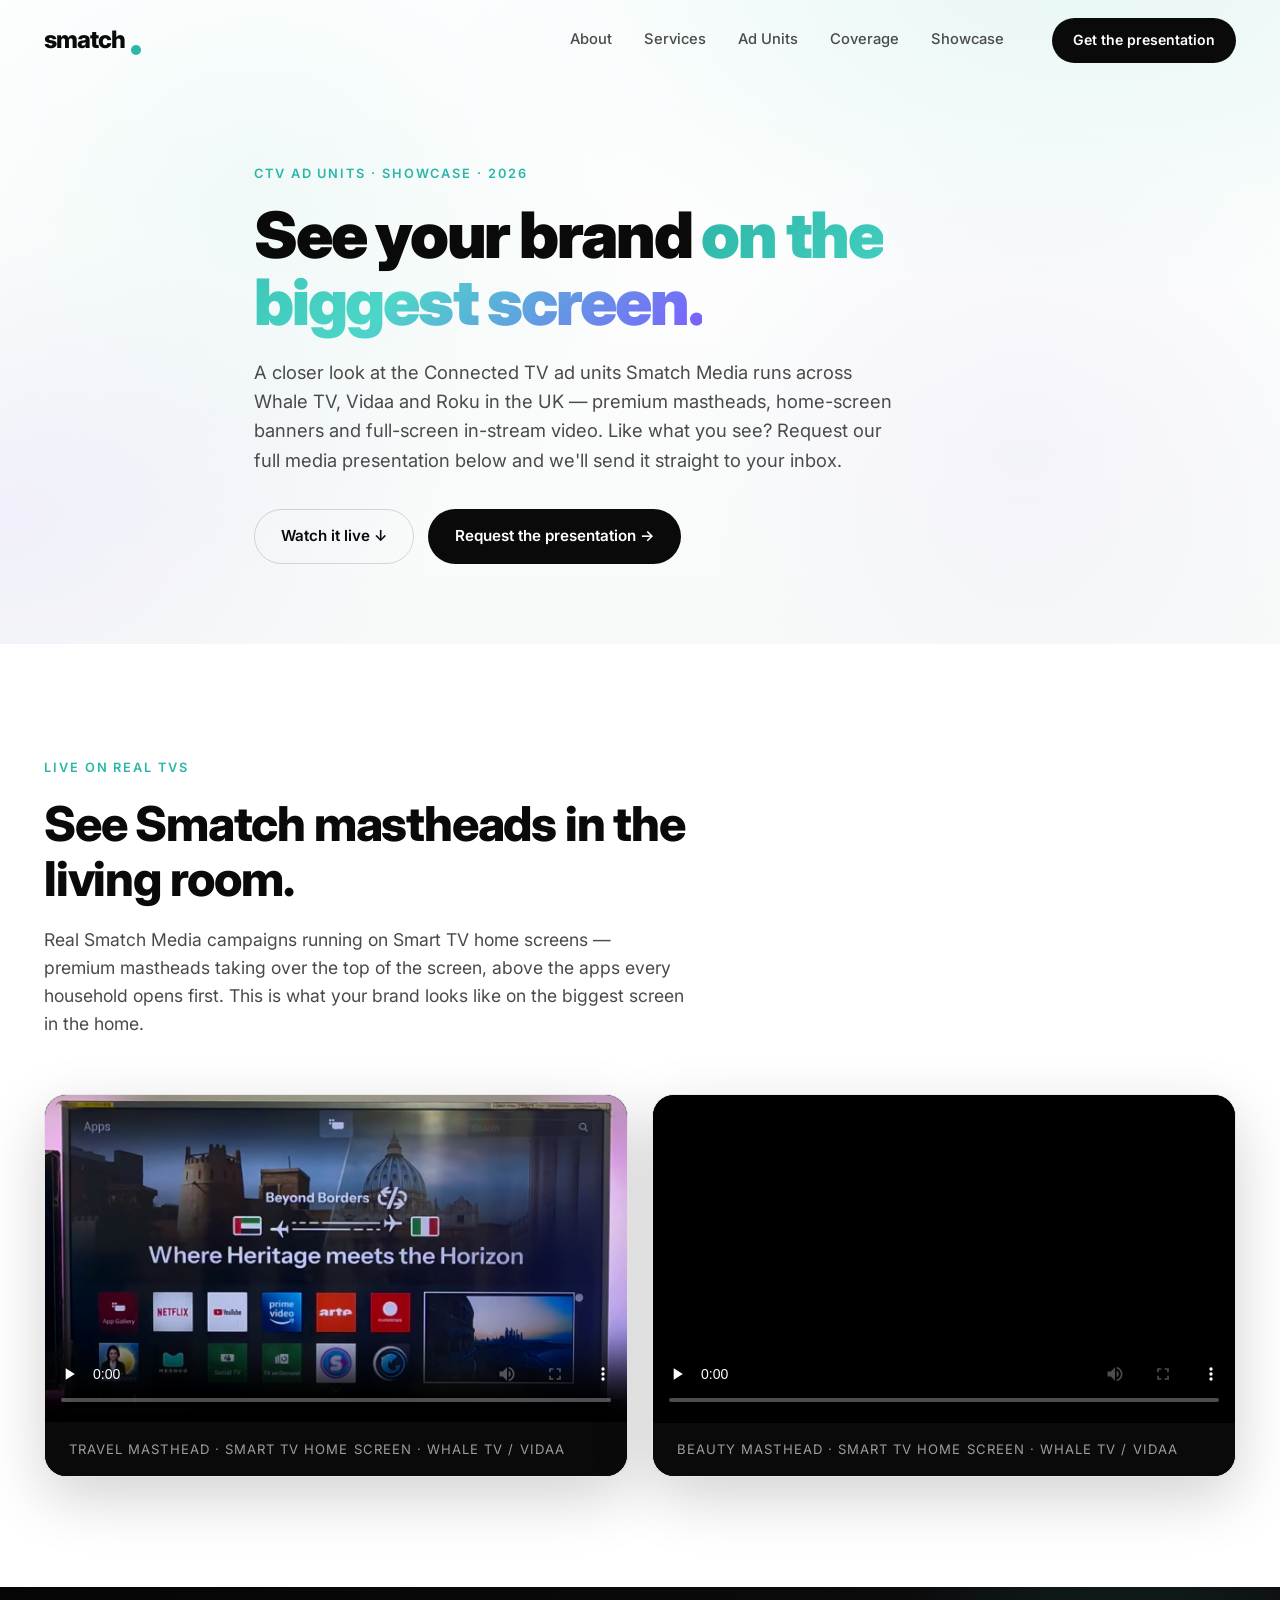
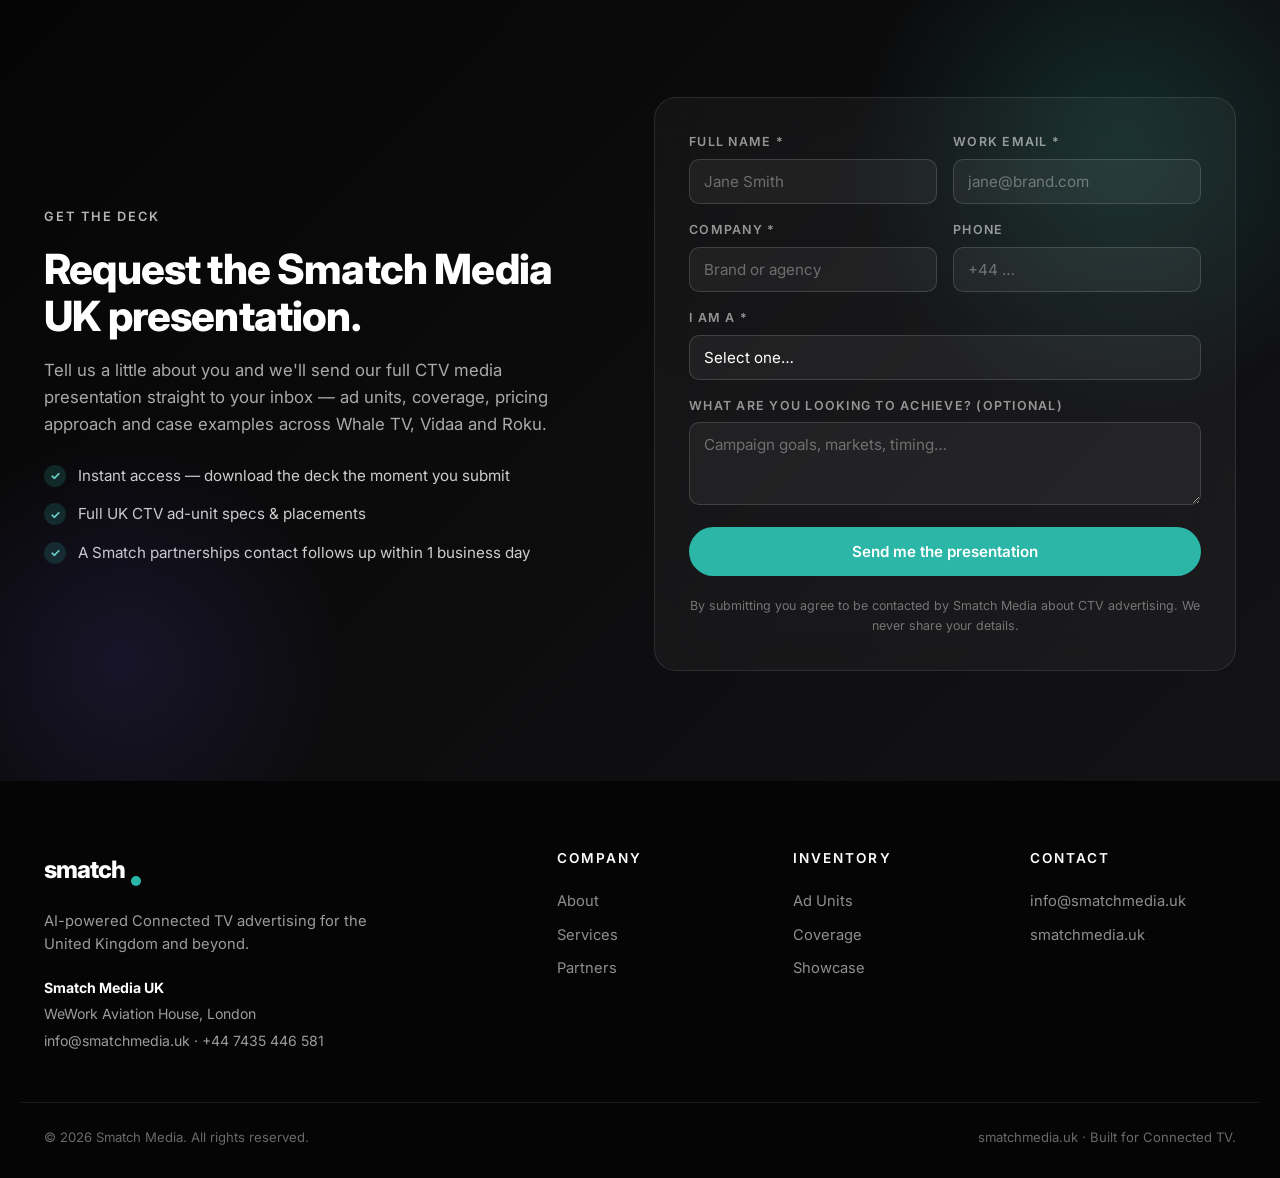
==== showcase.html @ 5e49a820 "Add CTV showcase page with lead-capture form - New showcase.html: two live ad-unit demo videos (trav" ====
<!DOCTYPE html>
<html lang="en">
<head>
  <meta charset="UTF-8" />
  <meta name="viewport" content="width=device-width, initial-scale=1.0" />
  <title>CTV Ad Units Showcase — Smatch Media UK</title>
  <meta name="description" content="Explore Smatch Media UK's Connected TV ad units across Whale TV, Vidaa and Roku. Request our full media presentation — sent straight to your inbox." />
  <link rel="preconnect" href="https://fonts.googleapis.com">
  <link rel="preconnect" href="https://fonts.gstatic.com" crossorigin>
  <link href="https://fonts.googleapis.com/css2?family=Inter:wght@300;400;500;600;700;800;900&display=swap" rel="stylesheet">
  <link rel="stylesheet" href="styles.css" />
</head>
<body>

  <!-- Navigation -->
  <header class="nav" id="nav">
    <div class="nav__inner container">
      <a href="index.html" class="logo" aria-label="Smatch Media home">
        <span class="logo__text">smatch</span><span class="logo__dot"></span>
      </a>
      <nav class="nav__links" aria-label="Primary">
        <a href="index.html#about">About</a>
        <a href="index.html#services">Services</a>
        <a href="index.html#units">Ad Units</a>
        <a href="index.html#coverage">Coverage</a>
        <a href="showcase.html">Showcase</a>
      </nav>
      <a href="#request" class="btn btn--primary nav__cta">Get the presentation</a>
      <button class="nav__toggle" aria-label="Toggle menu" aria-expanded="false">
        <span></span><span></span><span></span>
      </button>
    </div>
  </header>

  <!-- Showcase hero -->
  <section class="showcase-hero" id="top">
    <div class="hero__bg" aria-hidden="true"></div>
    <div class="container showcase-hero__inner">
      <span class="eyebrow">CTV Ad Units · Showcase · 2026</span>
      <h1 class="showcase-hero__title">
        See your brand <span class="grad-text">on the biggest screen.</span>
      </h1>
      <p class="showcase-hero__lead">
        A closer look at the Connected TV ad units Smatch Media runs across Whale TV,
        Vidaa and Roku in the UK — premium mastheads, home-screen banners and full-screen
        in-stream video. Like what you see? Request our full media presentation below and
        we'll send it straight to your inbox.
      </p>
      <div class="showcase-hero__ctas">
        <a href="#demo" class="btn btn--ghost">Watch it live ↓</a>
        <a href="#request" class="btn btn--primary">Request the presentation →</a>
      </div>
    </div>
  </section>

  <!-- Live demos -->
  <section class="section demo" id="demo">
    <div class="container">
      <div class="section__head">
        <span class="eyebrow">Live on real TVs</span>
        <h2 class="section__title">See Smatch mastheads in the living room.</h2>
        <p class="section__lead">
          Real Smatch Media campaigns running on Smart TV home screens — premium mastheads
          taking over the top of the screen, above the apps every household opens first.
          This is what your brand looks like on the biggest screen in the home.
        </p>
      </div>

      <div class="demo__grid">
        <figure class="demo__frame">
          <video
            class="demo__video"
            controls
            playsinline
            preload="none"
            poster="assets/videos/ctv-masthead-demo-poster.png">
            <source src="assets/videos/ctv-masthead-demo.mp4" type="video/mp4" />
            Your browser does not support the video tag.
          </video>
          <figcaption class="demo__caption">Travel masthead · Smart TV home screen · Whale TV / Vidaa</figcaption>
        </figure>

        <figure class="demo__frame">
          <video
            class="demo__video"
            controls
            playsinline
            preload="none"
            poster="assets/videos/ctv-masthead-demo-2-poster.png">
            <source src="assets/videos/ctv-masthead-demo-2.mp4" type="video/mp4" />
            Your browser does not support the video tag.
          </video>
          <figcaption class="demo__caption">Beauty masthead · Smart TV home screen · Whale TV / Vidaa</figcaption>
        </figure>
      </div>
    </div>
  </section>

  <!-- Request the presentation -->
  <section class="section request" id="request">
    <div class="container request__inner">
      <div class="request__copy">
        <span class="eyebrow eyebrow--light">Get the deck</span>
        <h2>Request the Smatch Media UK presentation.</h2>
        <p>
          Tell us a little about you and we'll send our full CTV media presentation
          straight to your inbox — ad units, coverage, pricing approach and case examples
          across Whale TV, Vidaa and Roku.
        </p>
        <ul class="request__list">
          <li><span class="request__tick">✓</span> Instant access — download the deck the moment you submit</li>
          <li><span class="request__tick">✓</span> Full UK CTV ad-unit specs &amp; placements</li>
          <li><span class="request__tick">✓</span> A Smatch partnerships contact follows up within 1 business day</li>
        </ul>
      </div>

      <div class="request__card">
        <!-- Lead capture form -->
        <form id="request-form" class="rform" novalidate>
          <!-- Web3Forms: replace with your access key from https://web3forms.com (free) -->
          <input type="hidden" name="access_key" value="2d238f36-3bbb-4b4a-82b7-30f22283fa98" />
          <input type="hidden" name="subject" value="New Smatch Media UK presentation request" />
          <input type="hidden" name="from_name" value="Smatch Media UK — Showcase" />
          <!-- Honeypot anti-spam -->
          <input type="checkbox" name="botcheck" class="rform__hp" tabindex="-1" autocomplete="off" />

          <div class="rform__row">
            <label class="rform__field">
              <span>Full name *</span>
              <input type="text" name="name" required autocomplete="name" placeholder="Jane Smith" />
            </label>
            <label class="rform__field">
              <span>Work email *</span>
              <input type="email" name="email" required autocomplete="email" placeholder="jane@brand.com" />
            </label>
          </div>

          <div class="rform__row">
            <label class="rform__field">
              <span>Company *</span>
              <input type="text" name="company" required autocomplete="organization" placeholder="Brand or agency" />
            </label>
            <label class="rform__field">
              <span>Phone</span>
              <input type="tel" name="phone" autocomplete="tel" placeholder="+44 …" />
            </label>
          </div>

          <label class="rform__field">
            <span>I am a *</span>
            <select name="role" required>
              <option value="" disabled selected>Select one…</option>
              <option>Brand / Advertiser</option>
              <option>Media / Creative Agency</option>
              <option>Trading Desk / DSP</option>
              <option>Publisher / Content Partner</option>
              <option>Other</option>
            </select>
          </label>

          <label class="rform__field">
            <span>What are you looking to achieve? (optional)</span>
            <textarea name="message" rows="3" placeholder="Campaign goals, markets, timing…"></textarea>
          </label>

          <button type="submit" class="btn btn--primary btn--block rform__submit">
            <span class="rform__submit-label">Send me the presentation</span>
          </button>
          <p class="rform__legal">
            By submitting you agree to be contacted by Smatch Media about CTV advertising.
            We never share your details.
          </p>
          <p class="rform__error" role="alert" hidden></p>
        </form>

        <!-- Success state (revealed after submit) -->
        <div class="rform-success" id="request-success" hidden>
          <div class="rform-success__icon" aria-hidden="true">✓</div>
          <h3>Thank you — your presentation is ready.</h3>
          <p>We've also emailed a copy and our team will be in touch shortly.</p>
          <div class="rform-success__downloads">
            <a class="btn btn--primary btn--block" href="assets/decks/smatch-media-uk-presentation.pdf" download>
              ↓ Download the presentation (PDF)
            </a>
            <a class="btn btn--ghost btn--block" href="assets/decks/smatch-media-uk-ad-units-2026.pdf" download>
              ↓ Download the UK Ad Units spec sheet
            </a>
          </div>
        </div>
      </div>
    </div>
  </section>

  <!-- Footer -->
  <footer class="footer">
    <div class="container footer__inner">
      <div class="footer__brand">
        <a href="index.html" class="logo logo--light">
          <span class="logo__text">smatch</span><span class="logo__dot"></span>
        </a>
        <p>AI-powered Connected TV advertising for the United Kingdom and beyond.</p>
        <div class="footer__addr">
          <strong>Smatch Media UK</strong>
          <span>WeWork Aviation House, London</span>
          <span>info@smatchmedia.uk · +44 7435 446 581</span>
        </div>
      </div>
      <div class="footer__cols">
        <div>
          <h5>Company</h5>
          <a href="index.html#about">About</a>
          <a href="index.html#services">Services</a>
          <a href="index.html#partners">Partners</a>
        </div>
        <div>
          <h5>Inventory</h5>
          <a href="index.html#units">Ad Units</a>
          <a href="index.html#coverage">Coverage</a>
          <a href="showcase.html">Showcase</a>
        </div>
        <div>
          <h5>Contact</h5>
          <a href="mailto:info@smatchmedia.uk">info@smatchmedia.uk</a>
          <a href="https://smatchmedia.uk">smatchmedia.uk</a>
        </div>
      </div>
    </div>
    <div class="footer__bottom container">
      <span>© 2026 Smatch Media. All rights reserved.</span>
      <span>smatchmedia.uk · Built for Connected TV.</span>
    </div>
  </footer>

  <script src="script.js"></script>
</body>
</html>
---- styles.css ----
/* ===== Reset & base ===== */
*, *::before, *::after { box-sizing: border-box; }
html { scroll-behavior: smooth; }
body {
  margin: 0;
  font-family: 'Inter', -apple-system, BlinkMacSystemFont, 'Segoe UI', Roboto, sans-serif;
  font-weight: 400;
  color: #0a0a0a;
  background: #ffffff;
  line-height: 1.6;
  -webkit-font-smoothing: antialiased;
  -moz-osx-font-smoothing: grayscale;
}
img { max-width: 100%; display: block; }
a { color: inherit; text-decoration: none; transition: color .2s ease; }
button { font-family: inherit; cursor: pointer; border: 0; background: transparent; }
h1, h2, h3, h4, h5 { margin: 0 0 .5em; line-height: 1.15; letter-spacing: -.02em; font-weight: 800; }
p { margin: 0 0 1em; }

/* ===== Tokens (Smatch Media palette) ===== */
:root {
  --bg: #ffffff;
  --bg-soft: #f6f7f8;
  --bg-dark: #0a0a0a;
  --bg-darker: #050505;
  --ink: #0a0a0a;
  --ink-soft: #4a4a4a;
  --ink-muted: #8a8a8a;
  --line: #e7e7e9;
  --line-dark: #1f1f23;
  --teal: #2BB6A7;        /* Smatch primary accent (the dot) */
  --teal-700: #1f8e82;
  --teal-300: #6ed3c8;
  --violet: #7C5CFF;      /* secondary accent */
  --pink: #ff0c6c;        /* tertiary (Whale TV mock) */
  --radius: 14px;
  --radius-lg: 22px;
  --shadow-sm: 0 1px 2px rgba(0,0,0,.05);
  --shadow-md: 0 8px 30px rgba(0,0,0,.08);
  --shadow-lg: 0 20px 60px rgba(0,0,0,.18);
  --max: 1240px;
}

/* ===== Layout ===== */
.container {
  width: 100%;
  max-width: var(--max);
  margin: 0 auto;
  padding: 0 24px;
}
.section { padding: 110px 0; }
.section__head {
  max-width: 760px;
  margin: 0 0 56px;
}
.section__title {
  font-size: clamp(2rem, 4vw, 3rem);
  font-weight: 800;
  letter-spacing: -.025em;
  margin-bottom: .4em;
}
.section__lead {
  font-size: 1.1rem;
  color: var(--ink-soft);
  max-width: 640px;
}
.eyebrow {
  display: inline-block;
  font-size: .8rem;
  font-weight: 600;
  text-transform: uppercase;
  letter-spacing: .15em;
  color: var(--teal);
  margin-bottom: 18px;
}
.eyebrow--dark { color: var(--ink); }
.eyebrow--light { color: rgba(255,255,255,.7); }

/* ===== Buttons ===== */
.btn {
  display: inline-flex;
  align-items: center;
  justify-content: center;
  gap: 8px;
  padding: 14px 26px;
  border-radius: 999px;
  font-weight: 600;
  font-size: .95rem;
  transition: transform .15s ease, background .2s ease, color .2s ease, box-shadow .2s ease;
  white-space: nowrap;
  border: 1.5px solid transparent;
}
.btn--primary { background: var(--ink); color: #fff; }
.btn--primary:hover { background: var(--teal); transform: translateY(-1px); box-shadow: 0 12px 30px rgba(43,182,167,.35); }
.btn--ghost { color: var(--ink); border-color: rgba(0,0,0,.15); }
.btn--ghost:hover { border-color: var(--ink); transform: translateY(-1px); }
.btn--block { width: 100%; margin-top: 18px; }

/* ===== Smatch Logo ===== */
.logo {
  display: inline-flex;
  align-items: baseline;
  gap: 4px;
  font-weight: 800;
  font-size: 1.5rem;
  letter-spacing: -.04em;
  color: var(--ink);
  font-family: 'Inter', sans-serif;
}
.logo__text {
  font-weight: 800;
  text-transform: lowercase;
}
.logo__dot {
  width: 10px;
  height: 10px;
  border-radius: 50%;
  background: var(--teal);
  display: inline-block;
  margin-left: 2px;
  flex-shrink: 0;
  align-self: flex-end;
  margin-bottom: 4px;
  box-shadow: 0 0 0 0 rgba(43,182,167,.5);
  animation: pulse 2.4s ease-in-out infinite;
}
@keyframes pulse {
  0%, 100% { box-shadow: 0 0 0 0 rgba(43,182,167,.4); }
  50% { box-shadow: 0 0 0 6px rgba(43,182,167,0); }
}
.logo--light { color: #fff; }

/* ===== Nav ===== */
.nav {
  position: fixed;
  top: 0; left: 0; right: 0;
  z-index: 50;
  padding: 18px 0;
  transition: background .25s ease, box-shadow .25s ease, padding .25s ease;
  backdrop-filter: blur(0);
}
.nav.is-scrolled {
  background: rgba(255,255,255,.85);
  backdrop-filter: saturate(180%) blur(14px);
  box-shadow: 0 1px 0 rgba(0,0,0,.06);
  padding: 12px 0;
}
.nav__inner {
  display: flex;
  align-items: center;
  justify-content: space-between;
  gap: 24px;
}
.nav__links {
  display: flex;
  gap: 32px;
  margin-left: auto;
  margin-right: 24px;
}
.nav__links a {
  font-size: .92rem;
  font-weight: 500;
  color: var(--ink-soft);
}
.nav__links a:hover { color: var(--ink); }
.nav__cta { padding: 10px 20px; font-size: .88rem; }
.nav__toggle {
  display: none;
  width: 40px; height: 40px;
  flex-direction: column;
  gap: 5px;
  align-items: center;
  justify-content: center;
}
.nav__toggle span {
  display: block;
  width: 22px; height: 2px;
  background: var(--ink);
  transition: transform .2s ease, opacity .2s ease;
}

/* ===== Hero ===== */
.hero {
  position: relative;
  padding: 160px 0 90px;
  overflow: hidden;
  background:
    radial-gradient(1100px 600px at 85% -10%, rgba(43,182,167,.10) 0%, transparent 60%),
    radial-gradient(800px 500px at 0% 80%, rgba(124,92,255,.06) 0%, transparent 55%),
    linear-gradient(180deg, #ffffff 0%, #f8faf9 100%);
}
.hero__bg {
  position: absolute;
  inset: 0;
  background-image:
    radial-gradient(circle at 20% 30%, rgba(43,182,167,.06) 0%, transparent 35%),
    radial-gradient(circle at 80% 70%, rgba(124,92,255,.05) 0%, transparent 30%);
  pointer-events: none;
}
.hero__inner {
  position: relative;
  display: grid;
  grid-template-columns: 1.05fr 1fr;
  gap: 60px;
  align-items: center;
}
.hero__title {
  font-size: clamp(2.5rem, 5.5vw, 4.5rem);
  font-weight: 900;
  letter-spacing: -.035em;
  line-height: 1.02;
  margin-bottom: 24px;
}
.grad-text {
  background: linear-gradient(135deg, var(--teal) 0%, #4dd6c8 50%, var(--violet) 100%);
  -webkit-background-clip: text;
  background-clip: text;
  color: transparent;
}
.hero__lead {
  font-size: 1.15rem;
  color: var(--ink-soft);
  max-width: 560px;
  margin-bottom: 36px;
}
.hero__ctas {
  display: flex;
  gap: 14px;
  margin-bottom: 56px;
  flex-wrap: wrap;
}
.hero__meta {
  display: flex;
  gap: 40px;
  flex-wrap: wrap;
  padding-top: 28px;
  border-top: 1px solid var(--line);
}
.hero__meta div { display: flex; flex-direction: column; }
.hero__meta strong {
  font-size: 1.6rem;
  font-weight: 800;
  color: var(--ink);
  letter-spacing: -.02em;
}
.hero__meta span {
  font-size: .82rem;
  color: var(--ink-muted);
  text-transform: uppercase;
  letter-spacing: .1em;
  margin-top: 4px;
}

/* ===== Hero TV mock ===== */
.hero__visual {
  display: flex;
  justify-content: center;
  align-items: center;
}
.tv {
  width: 100%;
  max-width: 540px;
  aspect-ratio: 16/10;
  position: relative;
}
.tv__screen {
  width: 100%;
  height: 100%;
  background: linear-gradient(160deg, #1a1d24 0%, #0a0c12 100%);
  border-radius: 14px;
  border: 4px solid #0a0a0a;
  box-shadow: var(--shadow-lg), inset 0 0 0 1px rgba(255,255,255,.05);
  padding: 18px;
  display: flex;
  flex-direction: column;
  gap: 14px;
  overflow: hidden;
}
.tv__row { display: flex; gap: 10px; }
.tv__row--featured { flex: 1; }
.tile {
  flex: 1;
  border-radius: 10px;
  display: flex;
  align-items: center;
  justify-content: center;
  font-weight: 700;
  font-size: .8rem;
  color: #fff;
  position: relative;
  overflow: hidden;
}
.tile--feature {
  flex-direction: column;
  background: linear-gradient(135deg, var(--teal) 0%, #4dd6c8 60%, var(--violet) 100%);
  font-size: 1.4rem;
  letter-spacing: -.02em;
  position: relative;
}
.tile--feature::after {
  content: '';
  position: absolute;
  inset: 0;
  background: radial-gradient(circle at 30% 30%, rgba(255,255,255,.18) 0%, transparent 50%);
}
.tile__badge {
  position: absolute;
  top: 12px; left: 12px;
  background: rgba(0,0,0,.4);
  backdrop-filter: blur(6px);
  padding: 4px 10px;
  border-radius: 999px;
  font-size: .65rem;
  text-transform: uppercase;
  letter-spacing: .12em;
  font-weight: 600;
}
.tile--app { font-size: .7rem; min-height: 50px; }
.tile.netflix { background: #e50914; }
.tile.prime { background: #00a8e1; }
.tile.disney { background: #1f2960; }
.tile.youtube { background: #ff0000; }
.tile.whale { background: var(--pink); }

.tv__stand {
  position: absolute;
  bottom: -14px;
  left: 50%;
  transform: translateX(-50%);
  width: 30%;
  height: 14px;
  background: #0a0a0a;
  border-radius: 0 0 6px 6px;
}

/* ===== Stats ===== */
.stats {
  background: var(--bg-dark);
  color: #fff;
  padding: 50px 0;
}
.stats__inner {
  display: grid;
  grid-template-columns: repeat(5, 1fr);
  gap: 24px;
  text-align: center;
}
.stat__num {
  font-size: clamp(1.5rem, 2.5vw, 2.2rem);
  font-weight: 800;
  letter-spacing: -.025em;
  background: linear-gradient(135deg, #fff 0%, #b0b0b0 100%);
  -webkit-background-clip: text;
  background-clip: text;
  color: transparent;
}
.stat__label {
  font-size: .85rem;
  color: rgba(255,255,255,.55);
  text-transform: uppercase;
  letter-spacing: .12em;
  margin-top: 6px;
}

/* ===== About ===== */
.about { background: #fff; }
.two-col {
  display: grid;
  grid-template-columns: 1fr 1.2fr;
  gap: 60px;
  align-items: start;
  margin-bottom: 90px;
}
.about__copy p {
  font-size: 1.08rem;
  color: var(--ink-soft);
}
.about__copy p:last-child { margin-bottom: 0; }

.connectors {
  background: var(--bg-soft);
  padding: 60px;
  border-radius: var(--radius-lg);
}
.connectors__title {
  font-size: 1.4rem;
  margin-bottom: 36px;
  text-align: center;
}
.connectors__grid {
  display: grid;
  grid-template-columns: repeat(4, 1fr);
  gap: 24px;
}
.connector {
  background: #fff;
  padding: 28px 24px;
  border-radius: var(--radius);
  text-align: left;
  transition: transform .25s ease, box-shadow .25s ease;
}
.connector:hover {
  transform: translateY(-4px);
  box-shadow: var(--shadow-md);
}
.connector__icon {
  font-size: 1.8rem;
  margin-bottom: 14px;
}
.connector h4 { font-size: 1.05rem; margin-bottom: 6px; }
.connector p { font-size: .92rem; color: var(--ink-soft); margin: 0; }

/* ===== Services (light section) ===== */
.services { background: var(--bg-soft); }
.why__grid {
  display: grid;
  grid-template-columns: repeat(3, 1fr);
  gap: 20px;
}
.services .card {
  background: #fff;
  border: 1px solid var(--line);
  padding: 36px 30px;
  border-radius: var(--radius);
  transition: border-color .25s ease, transform .25s ease, box-shadow .25s ease;
}
.services .card:hover {
  border-color: var(--teal);
  transform: translateY(-4px);
  box-shadow: 0 12px 36px rgba(43,182,167,.10);
}
.services .card__num {
  display: block;
  font-size: .8rem;
  color: var(--teal);
  font-weight: 700;
  letter-spacing: .15em;
  margin-bottom: 14px;
}
.services .card h3 { color: var(--ink); font-size: 1.2rem; margin-bottom: 10px; }
.services .card p { color: var(--ink-soft); font-size: .95rem; margin: 0; }

/* ===== Why (dark with bullet list) ===== */
.why {
  background: var(--bg-dark);
  color: #fff;
}
.why .section__title { color: #fff; }
.why .section__lead { color: rgba(255,255,255,.65); }
.bullets {
  display: grid;
  grid-template-columns: repeat(2, 1fr);
  gap: 28px 60px;
}
.bullet {
  display: flex;
  gap: 18px;
  align-items: flex-start;
}
.bullet__dot {
  width: 12px; height: 12px;
  border-radius: 50%;
  background: var(--teal);
  margin-top: 8px;
  flex-shrink: 0;
  box-shadow: 0 0 0 4px rgba(43,182,167,.18);
}
.bullet h4 { font-size: 1.1rem; margin-bottom: 4px; color: #fff; }
.bullet p { color: rgba(255,255,255,.6); font-size: .95rem; margin: 0; }

/* ===== Units ===== */
.units { background: #fff; }
.units__filter {
  display: flex;
  gap: 10px;
  flex-wrap: wrap;
  margin-bottom: 40px;
}
.chip {
  padding: 10px 20px;
  border-radius: 999px;
  background: #fff;
  border: 1px solid var(--line);
  font-size: .9rem;
  font-weight: 500;
  color: var(--ink-soft);
  transition: all .2s ease;
}
.chip:hover { border-color: var(--ink); color: var(--ink); }
.chip--active { background: var(--ink); color: #fff; border-color: var(--ink); }

.units__grid {
  display: grid;
  grid-template-columns: repeat(3, 1fr);
  gap: 24px;
}
.unit {
  background: #fff;
  border-radius: var(--radius-lg);
  overflow: hidden;
  border: 1px solid var(--line);
  transition: transform .3s ease, box-shadow .3s ease, border-color .3s ease;
  display: flex;
  flex-direction: column;
}
.unit:hover {
  transform: translateY(-6px);
  box-shadow: var(--shadow-md);
  border-color: var(--teal-300);
}
.unit__brand {
  position: absolute;
  top: 16px; left: 16px;
  background: rgba(0,0,0,.7);
  backdrop-filter: blur(8px);
  color: #fff;
  font-size: .7rem;
  text-transform: uppercase;
  letter-spacing: .15em;
  padding: 6px 12px;
  border-radius: 999px;
  z-index: 2;
}
.unit__visual {
  position: relative;
  aspect-ratio: 16/9;
  background: linear-gradient(135deg, #1a1d24 0%, #0a0c12 100%);
  display: flex;
  align-items: center;
  justify-content: center;
  overflow: hidden;
}
.unit__body { padding: 26px 28px 30px; flex: 1; display: flex; flex-direction: column; }
.unit__body h3 { font-size: 1.2rem; margin-bottom: 6px; }
.unit__desc { color: var(--ink-soft); font-size: .92rem; margin-bottom: 18px; }
.spec {
  list-style: none;
  padding: 0;
  margin: auto 0 0;
  border-top: 1px solid var(--line);
  padding-top: 16px;
}
.spec li {
  display: flex;
  justify-content: space-between;
  padding: 6px 0;
  font-size: .85rem;
}
.spec li span { color: var(--ink-muted); }
.spec li b { color: var(--ink); font-weight: 600; text-align: right; }

/* Unit visuals */
.unit__visual--marquee {
  background: linear-gradient(135deg, #5b1a8b 0%, #2d0f4a 100%);
}
.marquee {
  width: 60%;
  aspect-ratio: 525/735;
  max-height: 80%;
  background: linear-gradient(180deg, var(--teal) 0%, var(--teal-700) 100%);
  border-radius: 8px;
  padding: 14px;
  display: flex;
  flex-direction: column;
  justify-content: space-between;
  color: #fff;
  box-shadow: 0 10px 30px rgba(0,0,0,.4);
}
.marquee__label { font-size: .7rem; text-transform: uppercase; letter-spacing: .15em; opacity: .85; }
.marquee__cta {
  background: rgba(0,0,0,.3);
  border: 1px solid rgba(255,255,255,.3);
  padding: 6px 12px;
  border-radius: 999px;
  font-size: .75rem;
  align-self: flex-start;
}

.unit__visual--whale-mast {
  flex-direction: column;
  gap: 6px;
  padding: 16px;
  align-items: stretch;
  justify-content: stretch;
}
.zone {
  border-radius: 6px;
  padding: 10px 14px;
  font-size: .7rem;
  font-weight: 600;
  text-transform: uppercase;
  letter-spacing: .1em;
  color: #fff;
}
.zone--upper { background: rgba(124,92,255,.6); }
.zone--marcom { background: rgba(43,182,167,.6); flex: 1; display: flex; align-items: center; }
.zone--menu { background: rgba(255,255,255,.1); border: 1px solid rgba(255,255,255,.15); }

.unit__visual--whale-banner {
  flex-direction: column;
  padding: 18px;
  align-items: stretch;
  gap: 10px;
}
.banner-tile {
  flex: 1;
  background: linear-gradient(135deg, var(--pink) 0%, #c20057 100%);
  border-radius: 8px;
  display: flex;
  flex-direction: column;
  align-items: center;
  justify-content: center;
  color: #fff;
  gap: 6px;
}
.banner-tile__star { font-size: 1.6rem; }
.banner-tile__label { font-size: .7rem; opacity: .8; letter-spacing: .12em; }
.banner-row { display: flex; gap: 6px; }
.banner-app {
  flex: 1;
  background: rgba(255,255,255,.08);
  border-radius: 4px;
  padding: 8px 4px;
  font-size: .55rem;
  color: rgba(255,255,255,.7);
  text-align: center;
  font-weight: 600;
}

.unit__visual--video { background: linear-gradient(135deg, #1a1d24 0%, #050505 100%); }
.play {
  width: 70px; height: 70px;
  border-radius: 50%;
  background: rgba(255,255,255,.95);
  display: flex; align-items: center; justify-content: center;
  box-shadow: 0 0 0 12px rgba(255,255,255,.06), 0 20px 40px rgba(0,0,0,.4);
}
.play__icon { font-size: 1.3rem; color: #0a0a0a; margin-left: 4px; }
.video-tag {
  position: absolute;
  bottom: 14px;
  background: rgba(0,0,0,.6);
  color: #fff;
  font-size: .7rem;
  padding: 5px 12px;
  border-radius: 4px;
  letter-spacing: .08em;
}

.unit__visual--vidaa-prime {
  flex-direction: column;
  padding: 18px;
  align-items: stretch;
  gap: 8px;
  background: linear-gradient(135deg, #14121f 0%, #0a0a0a 100%);
}
.vidaa-banner {
  flex: 1;
  background: linear-gradient(120deg, rgba(43,182,167,.65) 0%, rgba(124,92,255,.55) 100%);
  border-radius: 8px;
  padding: 16px;
  display: flex;
  align-items: center;
  justify-content: space-between;
  color: #fff;
}
.vidaa-banner__title { font-weight: 700; font-size: .95rem; }
.vidaa-banner__cta { background: rgba(0,0,0,.3); padding: 6px 14px; border-radius: 999px; font-size: .75rem; }
.vidaa-row { display: flex; gap: 6px; }
.vidaa-row span {
  flex: 1;
  background: rgba(255,255,255,.06);
  border-radius: 4px;
  padding: 8px;
  font-size: .55rem;
  text-align: center;
  color: rgba(255,255,255,.7);
  font-weight: 600;
}

.unit__visual--vidaa-flash {
  flex-direction: column;
  padding: 18px;
  align-items: stretch;
  gap: 8px;
  justify-content: flex-end;
  background: linear-gradient(135deg, #14121f 0%, #0a0a0a 100%);
}
.flash-row { color: rgba(255,255,255,.4); font-size: .65rem; text-align: right; }
.flash-banner {
  background: linear-gradient(90deg, var(--teal) 0%, var(--teal-700) 100%);
  color: #fff;
  padding: 14px;
  border-radius: 6px;
  font-weight: 700;
  font-size: .85rem;
  text-align: center;
}

/* ===== Coverage ===== */
.coverage { background: var(--bg-soft); }
.coverage__grid {
  display: grid;
  grid-template-columns: repeat(3, 1fr);
  gap: 18px;
}
.region {
  background: #fff;
  padding: 32px 28px;
  border-radius: var(--radius);
  border: 1px solid var(--line);
  transition: transform .25s ease, border-color .25s ease;
}
.region:hover {
  transform: translateY(-3px);
  border-color: var(--teal);
}
.region h4 {
  font-size: 1rem;
  margin-bottom: 10px;
  color: var(--teal);
  text-transform: uppercase;
  letter-spacing: .1em;
  font-weight: 700;
}
.region p { font-size: .9rem; color: var(--ink-soft); margin: 0; line-height: 1.7; }
.region--accent {
  background: var(--ink);
  color: #fff;
  border-color: var(--ink);
}
.region--accent h4 { color: var(--teal-300); }
.region--accent p { color: rgba(255,255,255,.7); }

/* ===== Partners ===== */
.partners { background: #fff; }
.partners__group { margin-bottom: 44px; }
.partners__group:last-child { margin-bottom: 0; }
.partners__group h4 {
  font-size: .85rem;
  text-transform: uppercase;
  letter-spacing: .15em;
  color: var(--ink-muted);
  margin-bottom: 22px;
  font-weight: 600;
}
.logos {
  display: flex;
  flex-wrap: wrap;
  gap: 10px;
}
.logos span {
  background: var(--bg-soft);
  padding: 14px 22px;
  border-radius: 10px;
  font-weight: 700;
  font-size: .95rem;
  color: var(--ink);
  border: 1px solid var(--line);
  letter-spacing: -.01em;
  transition: all .2s ease;
}
.logos span:hover {
  border-color: var(--teal);
  background: rgba(43,182,167,.05);
  transform: translateY(-2px);
}
.logos--alt span {
  background: transparent;
  border-color: rgba(0,0,0,.08);
  color: var(--ink-soft);
  font-weight: 600;
  font-size: .88rem;
}

/* ===== CTA ===== */
.cta {
  background: linear-gradient(135deg, var(--bg-darker) 0%, #131316 100%);
  color: #fff;
  position: relative;
  overflow: hidden;
}
.cta::before {
  content: '';
  position: absolute;
  inset: -120px -120px auto auto;
  width: 560px; height: 560px;
  background: radial-gradient(circle, rgba(43,182,167,.18) 0%, transparent 65%);
  pointer-events: none;
}
.cta::after {
  content: '';
  position: absolute;
  inset: auto auto -120px -120px;
  width: 480px; height: 480px;
  background: radial-gradient(circle, rgba(124,92,255,.12) 0%, transparent 65%);
  pointer-events: none;
}
.cta__inner {
  display: grid;
  grid-template-columns: 1.2fr 1fr;
  gap: 60px;
  align-items: center;
  position: relative;
}
.cta__copy h2 {
  font-size: clamp(1.8rem, 3.5vw, 2.6rem);
  color: #fff;
  margin-bottom: 18px;
}
.cta__copy p {
  color: rgba(255,255,255,.65);
  font-size: 1.05rem;
  max-width: 540px;
  margin: 0;
}
.cta__card {
  background: rgba(255,255,255,.04);
  border: 1px solid rgba(255,255,255,.1);
  border-radius: var(--radius-lg);
  padding: 36px;
  backdrop-filter: blur(20px);
}
.cta__row {
  display: flex;
  justify-content: space-between;
  align-items: center;
  padding: 14px 0;
  border-bottom: 1px solid rgba(255,255,255,.08);
  gap: 20px;
}
.cta__row:last-of-type { border-bottom: 0; }
.cta__label {
  font-size: .8rem;
  text-transform: uppercase;
  letter-spacing: .12em;
  color: rgba(255,255,255,.5);
  font-weight: 600;
  flex-shrink: 0;
}
.cta__value { color: #fff; font-weight: 600; font-size: .95rem; text-align: right; }
a.cta__value:hover { color: var(--teal-300); }
.cta__card .btn--primary { background: var(--teal); }
.cta__card .btn--primary:hover { background: var(--teal-700); }

/* ===== Footer ===== */
.footer {
  background: var(--bg-darker);
  color: rgba(255,255,255,.6);
  padding: 70px 0 30px;
}
.footer__inner {
  display: grid;
  grid-template-columns: 1fr 1.5fr;
  gap: 60px;
  margin-bottom: 50px;
}
.footer__brand p {
  margin-top: 20px;
  font-size: .92rem;
  max-width: 360px;
}
.footer__addr {
  display: flex;
  flex-direction: column;
  gap: 4px;
  margin-top: 20px;
  font-size: .88rem;
  line-height: 1.6;
}
.footer__addr strong { color: #fff; font-weight: 700; }
.footer__cols {
  display: grid;
  grid-template-columns: repeat(3, 1fr);
  gap: 30px;
}
.footer__cols h5 {
  color: #fff;
  font-size: .85rem;
  text-transform: uppercase;
  letter-spacing: .15em;
  margin-bottom: 18px;
  font-weight: 600;
}
.footer__cols a {
  display: block;
  color: rgba(255,255,255,.55);
  font-size: .92rem;
  padding: 5px 0;
}
.footer__cols a:hover { color: var(--teal); }
.footer__bottom {
  border-top: 1px solid rgba(255,255,255,.08);
  padding-top: 24px;
  display: flex;
  justify-content: space-between;
  font-size: .82rem;
  color: rgba(255,255,255,.4);
}

/* ===== Showcase hero ===== */
.showcase-hero {
  position: relative;
  padding: 160px 0 80px;
  overflow: hidden;
  background:
    radial-gradient(1100px 600px at 85% -10%, rgba(43,182,167,.12) 0%, transparent 60%),
    radial-gradient(800px 500px at 0% 80%, rgba(124,92,255,.07) 0%, transparent 55%),
    linear-gradient(180deg, #ffffff 0%, #f8faf9 100%);
}
.showcase-hero__inner {
  position: relative;
  max-width: 820px;
}
.showcase-hero__title {
  font-size: clamp(2.4rem, 5vw, 4rem);
  font-weight: 900;
  letter-spacing: -.035em;
  line-height: 1.04;
  margin-bottom: 22px;
}
.showcase-hero__lead {
  font-size: 1.15rem;
  color: var(--ink-soft);
  max-width: 640px;
  margin-bottom: 34px;
}
.showcase-hero__ctas {
  display: flex;
  gap: 14px;
  flex-wrap: wrap;
}

/* ===== Live demo ===== */
.demo { background: #fff; }
.demo__grid {
  display: grid;
  grid-template-columns: repeat(2, 1fr);
  gap: 24px;
}
.demo__frame {
  margin: 0;
  border-radius: var(--radius-lg);
  overflow: hidden;
  background: var(--bg-dark);
  border: 1px solid var(--line);
  box-shadow: var(--shadow-lg);
}
.demo__video {
  display: block;
  width: 100%;
  aspect-ratio: 16/9;
  object-fit: cover;
  background: #000;
}
.demo__caption {
  padding: 16px 24px;
  font-size: .82rem;
  letter-spacing: .08em;
  text-transform: uppercase;
  color: rgba(255,255,255,.6);
  background: var(--bg-dark);
}

/* ===== Request / lead form ===== */
.request {
  background: linear-gradient(135deg, var(--bg-darker) 0%, #131316 100%);
  color: #fff;
  position: relative;
  overflow: hidden;
}
.request::before {
  content: '';
  position: absolute;
  inset: -120px -120px auto auto;
  width: 560px; height: 560px;
  background: radial-gradient(circle, rgba(43,182,167,.18) 0%, transparent 65%);
  pointer-events: none;
}
.request::after {
  content: '';
  position: absolute;
  inset: auto auto -120px -120px;
  width: 480px; height: 480px;
  background: radial-gradient(circle, rgba(124,92,255,.12) 0%, transparent 65%);
  pointer-events: none;
}
.request__inner {
  display: grid;
  grid-template-columns: 1fr 1.05fr;
  gap: 56px;
  align-items: center;
  position: relative;
}
.request__copy h2 {
  font-size: clamp(1.8rem, 3.5vw, 2.6rem);
  color: #fff;
  margin-bottom: 16px;
}
.request__copy > p {
  color: rgba(255,255,255,.65);
  font-size: 1.05rem;
  max-width: 520px;
  margin-bottom: 26px;
}
.request__list { list-style: none; padding: 0; margin: 0; display: grid; gap: 14px; }
.request__list li {
  display: flex;
  gap: 12px;
  align-items: flex-start;
  color: rgba(255,255,255,.8);
  font-size: .95rem;
}
.request__tick {
  flex-shrink: 0;
  width: 22px; height: 22px;
  border-radius: 50%;
  background: rgba(43,182,167,.18);
  color: var(--teal-300);
  display: inline-flex;
  align-items: center;
  justify-content: center;
  font-size: .75rem;
  font-weight: 700;
  margin-top: 1px;
}

.request__card {
  background: rgba(255,255,255,.04);
  border: 1px solid rgba(255,255,255,.1);
  border-radius: var(--radius-lg);
  padding: 34px;
  backdrop-filter: blur(20px);
}

/* Form fields */
.rform { display: grid; gap: 16px; }
.rform[hidden] { display: none; }
.rform__hp { position: absolute; left: -9999px; opacity: 0; pointer-events: none; }
.rform__row { display: grid; grid-template-columns: 1fr 1fr; gap: 16px; }
.rform__field { display: flex; flex-direction: column; gap: 7px; }
.rform__field > span {
  font-size: .78rem;
  font-weight: 600;
  text-transform: uppercase;
  letter-spacing: .1em;
  color: rgba(255,255,255,.55);
}
.rform__field input,
.rform__field select,
.rform__field textarea {
  width: 100%;
  font-family: inherit;
  font-size: .95rem;
  color: #fff;
  background: rgba(255,255,255,.05);
  border: 1px solid rgba(255,255,255,.14);
  border-radius: 10px;
  padding: 12px 14px;
  transition: border-color .2s ease, background .2s ease, box-shadow .2s ease;
}
.rform__field textarea { resize: vertical; min-height: 80px; }
.rform__field select { appearance: none; -webkit-appearance: none; cursor: pointer; }
.rform__field select option { color: #0a0a0a; }
.rform__field input::placeholder,
.rform__field textarea::placeholder { color: rgba(255,255,255,.35); }
.rform__field input:focus,
.rform__field select:focus,
.rform__field textarea:focus {
  outline: none;
  border-color: var(--teal);
  background: rgba(255,255,255,.08);
  box-shadow: 0 0 0 3px rgba(43,182,167,.18);
}
.rform__field input:user-invalid,
.rform__field select:user-invalid {
  border-color: var(--pink);
}
.rform__submit { margin-top: 6px; background: var(--teal); }
.rform__submit:hover { background: var(--teal-700); }
.rform__submit.is-loading { opacity: .7; pointer-events: none; }
.rform__legal { font-size: .78rem; color: rgba(255,255,255,.4); margin: 4px 0 0; text-align: center; }
.rform__error {
  margin: 0;
  font-size: .88rem;
  color: #ff7a9c;
  background: rgba(255,12,108,.12);
  border: 1px solid rgba(255,12,108,.3);
  border-radius: 10px;
  padding: 10px 14px;
}

/* Success state */
.rform-success { text-align: center; padding: 14px 6px; }
.rform-success__icon {
  width: 58px; height: 58px;
  margin: 0 auto 18px;
  border-radius: 50%;
  background: rgba(43,182,167,.18);
  color: var(--teal-300);
  display: flex;
  align-items: center;
  justify-content: center;
  font-size: 1.6rem;
  font-weight: 800;
}
.rform-success h3 { color: #fff; font-size: 1.3rem; margin-bottom: 8px; }
.rform-success p { color: rgba(255,255,255,.65); font-size: .95rem; margin-bottom: 22px; }
.rform-success__downloads { display: grid; gap: 12px; }
.rform-success__downloads .btn--ghost { color: #fff; border-color: rgba(255,255,255,.25); }
.rform-success__downloads .btn--ghost:hover { border-color: #fff; }

/* ===== Animations ===== */
.reveal {
  opacity: 0;
  transform: translateY(20px);
  transition: opacity .6s ease, transform .6s ease;
}
.reveal.is-visible {
  opacity: 1;
  transform: translateY(0);
}

/* ===== Responsive ===== */
@media (max-width: 1024px) {
  .section { padding: 80px 0; }
  .hero__inner { grid-template-columns: 1fr; gap: 50px; }
  .hero__visual { order: -1; max-width: 480px; margin: 0 auto; width: 100%; }
  .stats__inner { grid-template-columns: repeat(3, 1fr); gap: 30px 20px; }
  .why__grid { grid-template-columns: repeat(2, 1fr); }
  .units__grid { grid-template-columns: repeat(2, 1fr); }
  .coverage__grid { grid-template-columns: repeat(2, 1fr); }
  .connectors__grid { grid-template-columns: repeat(2, 1fr); }
  .bullets { grid-template-columns: 1fr; gap: 22px; }
  .two-col { grid-template-columns: 1fr; gap: 30px; margin-bottom: 60px; }
  .cta__inner { grid-template-columns: 1fr; gap: 40px; }
  .request__inner { grid-template-columns: 1fr; gap: 40px; }
  .footer__inner { grid-template-columns: 1fr; gap: 40px; }
}

@media (max-width: 720px) {
  .nav__links, .nav__cta { display: none; }
  .nav__toggle { display: flex; }
  .nav.is-open .nav__links {
    display: flex;
    position: absolute;
    top: 100%; left: 0; right: 0;
    flex-direction: column;
    background: #fff;
    padding: 20px 24px;
    margin: 0;
    box-shadow: 0 12px 30px rgba(0,0,0,.08);
    gap: 0;
  }
  .nav.is-open .nav__links a { padding: 14px 0; border-bottom: 1px solid var(--line); }

  .hero { padding: 130px 0 60px; }
  .hero__title { font-size: 2.4rem; }
  .hero__lead { font-size: 1rem; }
  .hero__meta { gap: 24px; }
  .hero__meta strong { font-size: 1.3rem; }

  .section__title { font-size: 1.8rem; }
  .stats__inner { grid-template-columns: repeat(2, 1fr); }
  .stat:nth-child(5) { grid-column: 1 / -1; }

  .why__grid { grid-template-columns: 1fr; }
  .units__grid { grid-template-columns: 1fr; }
  .coverage__grid { grid-template-columns: 1fr; }
  .connectors__grid { grid-template-columns: 1fr; }
  .connectors { padding: 36px 24px; }

  .footer__cols { grid-template-columns: 1fr 1fr; }
  .footer__bottom { flex-direction: column; gap: 8px; text-align: center; }

  .showcase-hero { padding: 130px 0 50px; }
  .request__card { padding: 24px; }
  .rform__row { grid-template-columns: 1fr; }
  .demo__grid { grid-template-columns: 1fr; }
}
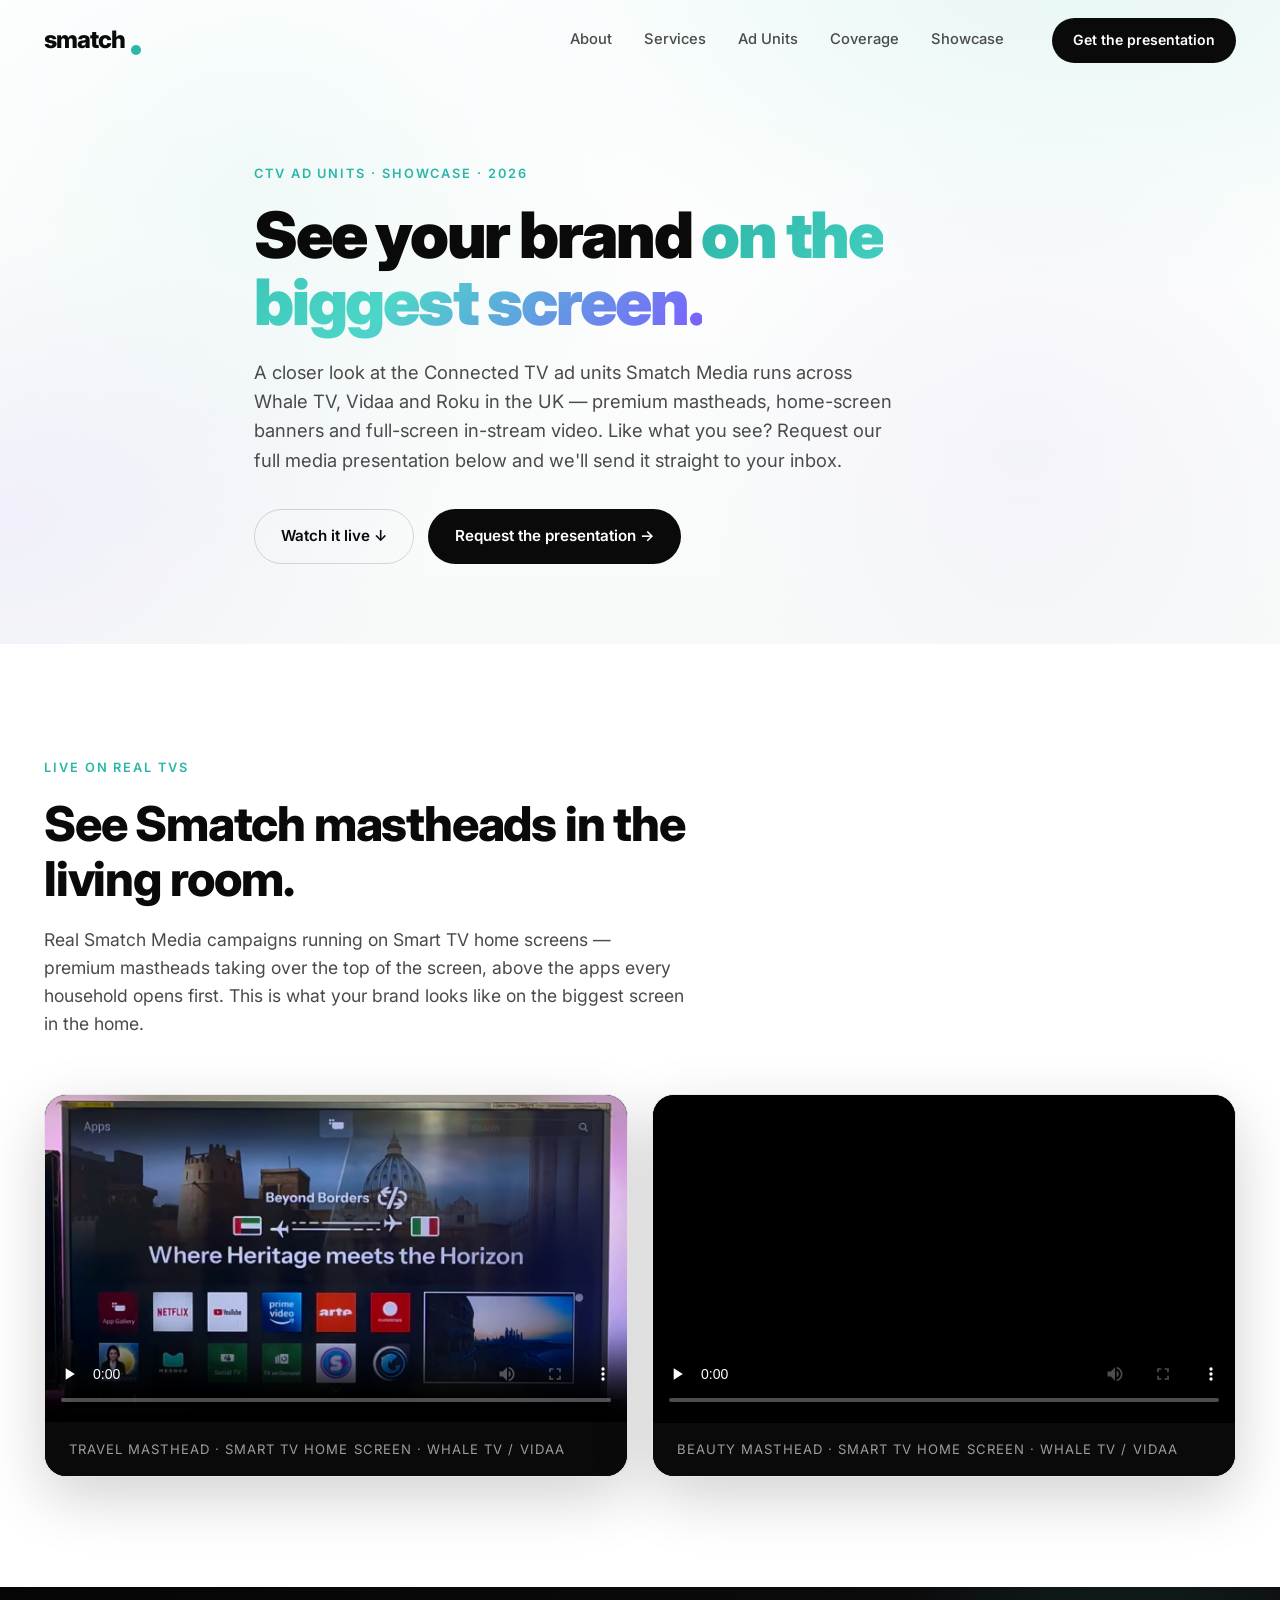
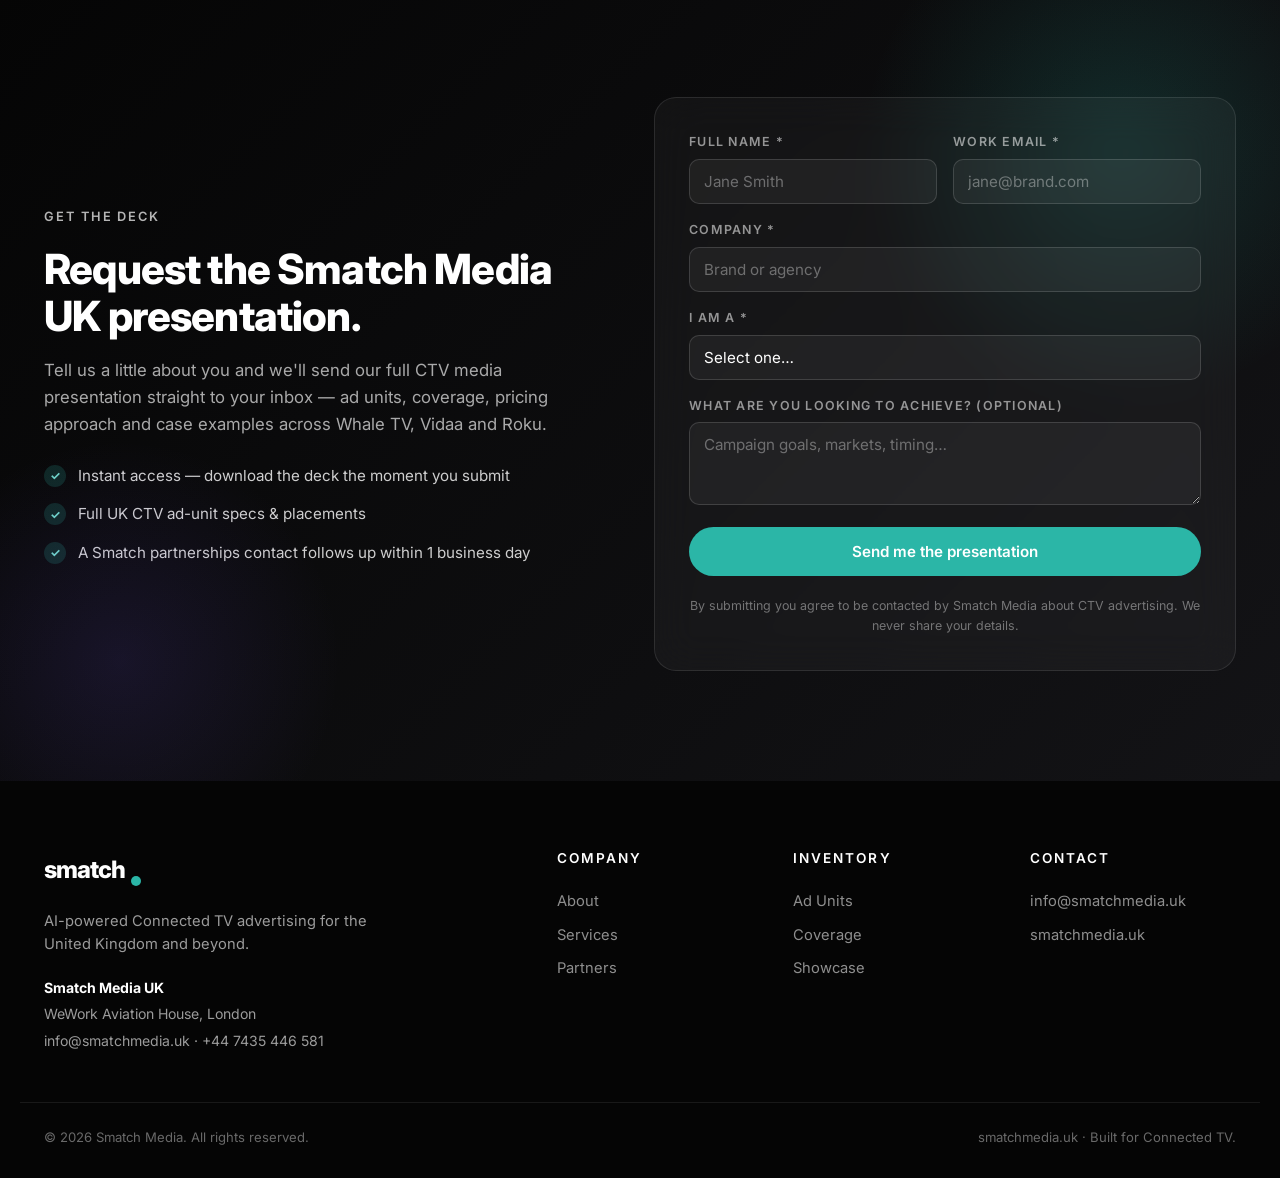
==== commit 43cd98d7: "Remove phone field from showcase request form Co-Authored-By: Claude Opus 4.8 <noreply@anthropic.com" ====
--- a/showcase.html
+++ b/showcase.html
@@ -135,16 +135,10 @@
             </label>
           </div>
 
-          <div class="rform__row">
-            <label class="rform__field">
-              <span>Company *</span>
-              <input type="text" name="company" required autocomplete="organization" placeholder="Brand or agency" />
-            </label>
-            <label class="rform__field">
-              <span>Phone</span>
-              <input type="tel" name="phone" autocomplete="tel" placeholder="+44 …" />
-            </label>
-          </div>
+          <label class="rform__field">
+            <span>Company *</span>
+            <input type="text" name="company" required autocomplete="organization" placeholder="Brand or agency" />
+          </label>
 
           <label class="rform__field">
             <span>I am a *</span>
